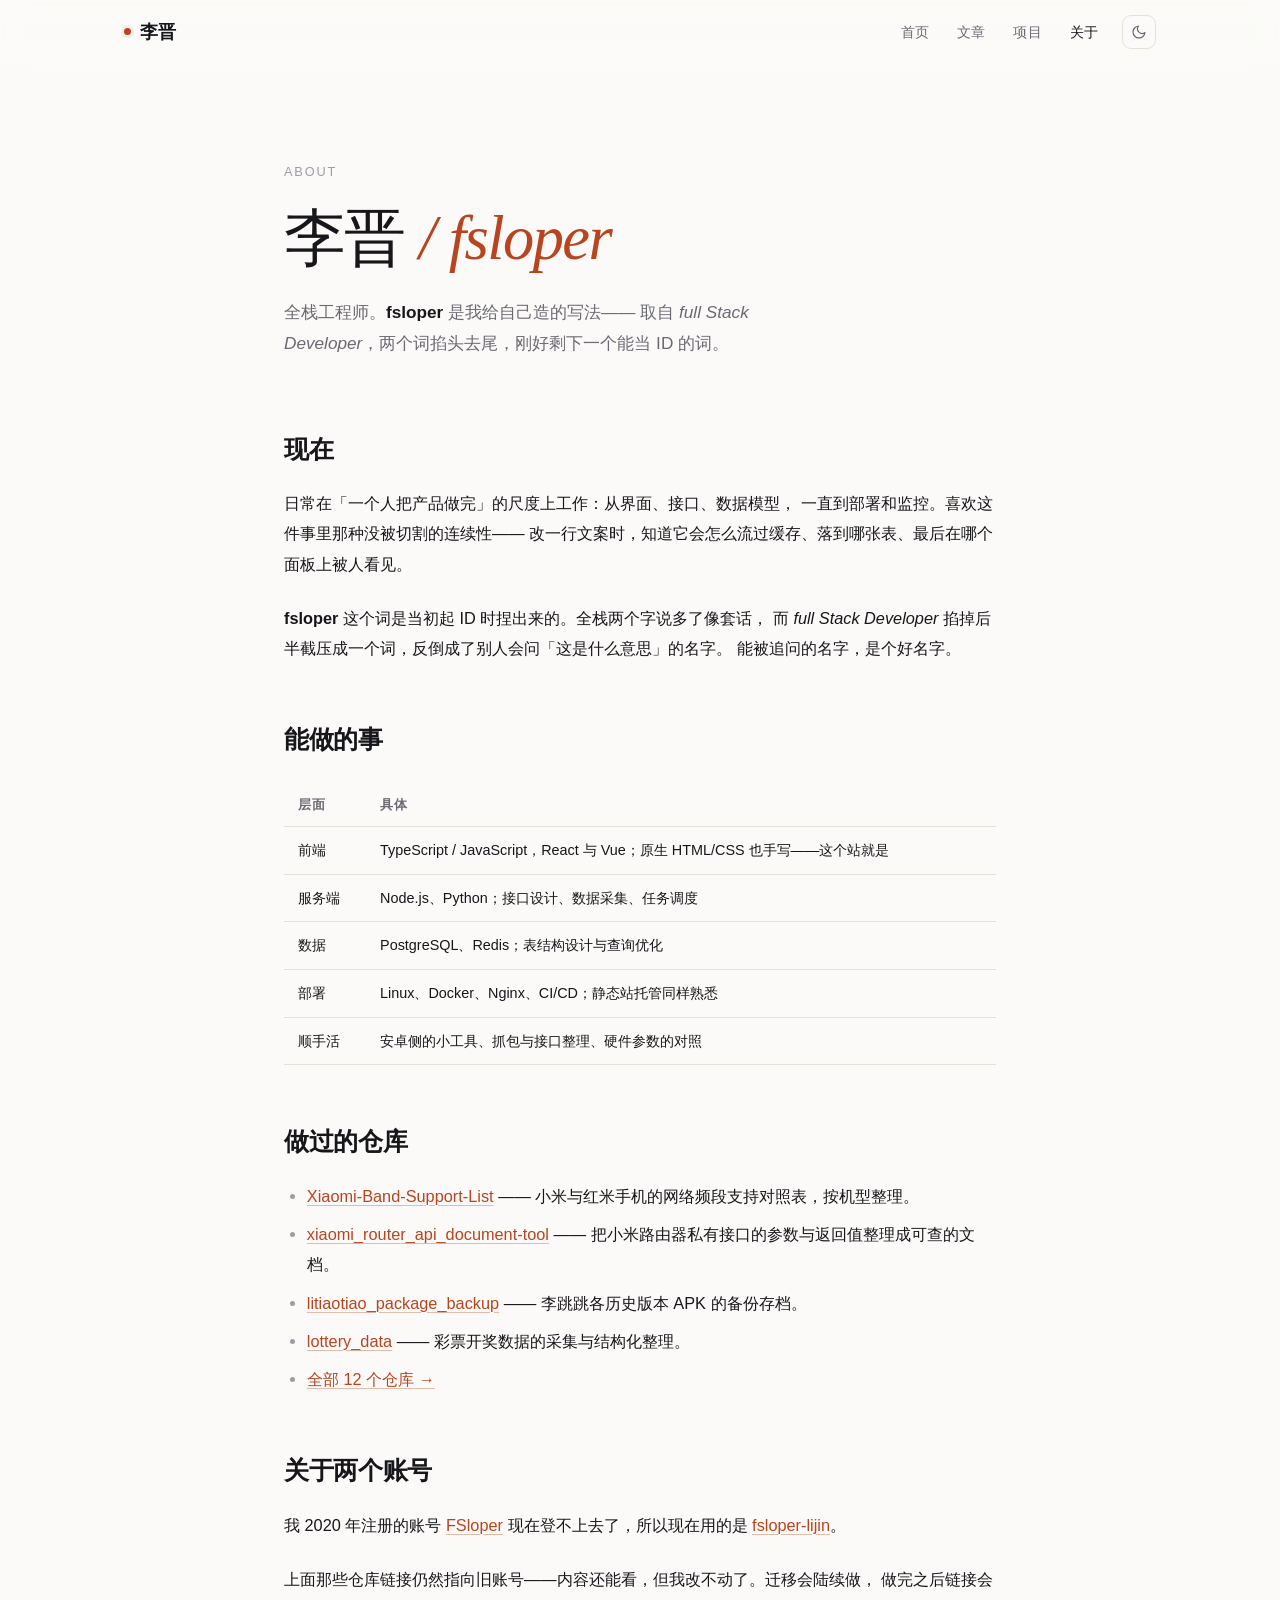
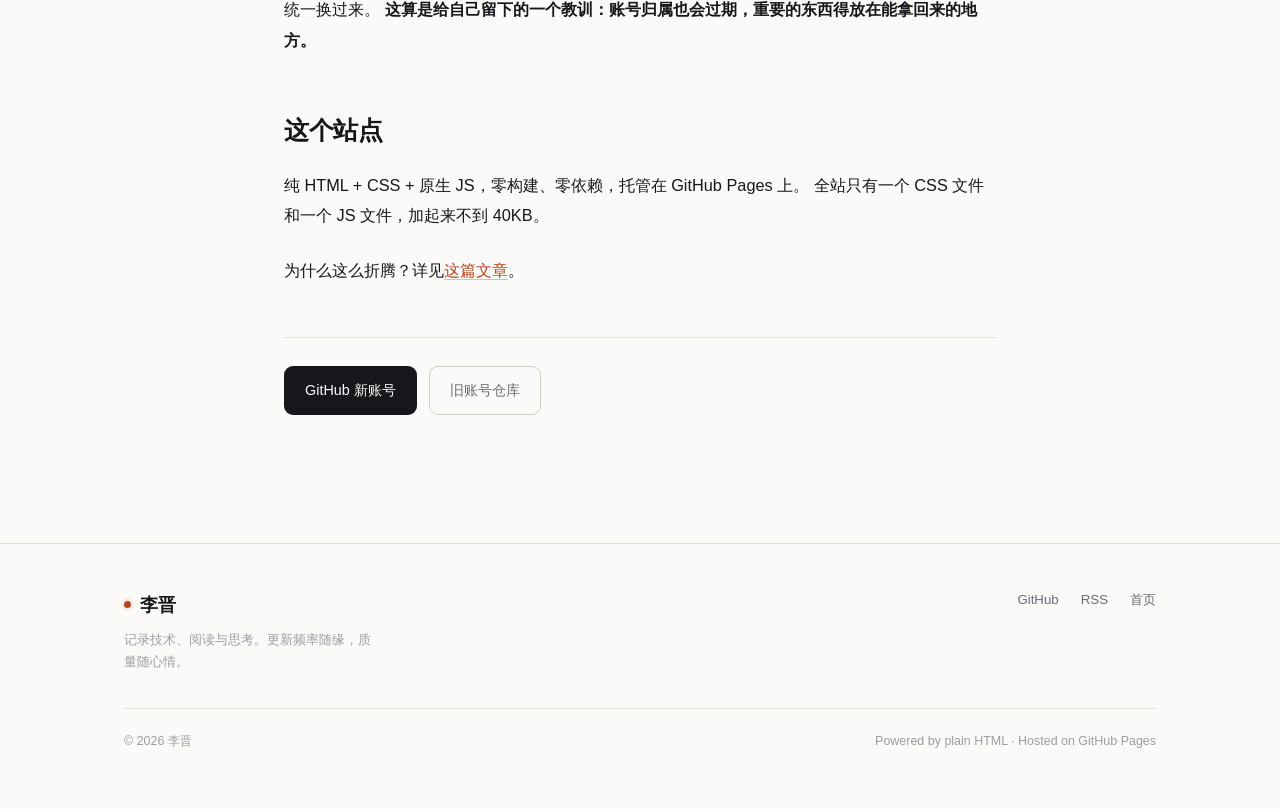
==== about.html @ 945a0168 "init: 李晋的个人博客（纯静态 + GitHub Pages）" ====
<!DOCTYPE html>
<html lang="zh-CN" data-theme="light">
<head>
<meta charset="UTF-8">
<meta name="viewport" content="width=device-width, initial-scale=1.0">
<title>关于 · 李晋</title>
<meta name="description" content="李晋（fsloper），全栈工程师。fsloper 取自 full Stack Developer。">
<meta name="author" content="李晋">
<link rel="icon" href="data:image/svg+xml,<svg xmlns='http://www.w3.org/2000/svg' viewBox='0 0 100 100'><text y='.9em' font-size='90'>✳</text></svg>">
<link rel="stylesheet" href="assets/css/style.css">
<script>
(function () {
  try {
    var t = localStorage.getItem('blog-theme');
    if (!t) t = window.matchMedia && window.matchMedia('(prefers-color-scheme: dark)').matches ? 'dark' : 'light';
    document.documentElement.setAttribute('data-theme', t);
  } catch (e) {}
})();
</script>
</head>
<body>

<header class="site-header">
  <nav class="nav">
    <a href="index.html" class="nav__brand">
      <span class="nav__dot"></span>
      李晋
    </a>
    <div class="nav__links">
      <a href="index.html" class="nav__link">首页</a>
      <a href="index.html#posts" class="nav__link">文章</a>
      <a href="index.html#projects" class="nav__link">项目</a>
      <a href="about.html" class="nav__link is-active">关于</a>
      <button class="theme-toggle" type="button" aria-label="切换主题">
        <svg class="icon-moon" viewBox="0 0 24 24" fill="none" stroke="currentColor" stroke-width="1.8" stroke-linecap="round" stroke-linejoin="round">
          <path d="M21 12.79A9 9 0 1 1 11.21 3 7 7 0 0 0 21 12.79z"/>
        </svg>
        <svg class="icon-sun" viewBox="0 0 24 24" fill="none" stroke="currentColor" stroke-width="1.8" stroke-linecap="round" stroke-linejoin="round">
          <circle cx="12" cy="12" r="4.5"/>
          <path d="M12 2v2M12 20v2M4.9 4.9l1.4 1.4M17.7 17.7l1.4 1.4M2 12h2M20 12h2M4.9 19.1l1.4-1.4M17.7 6.3l1.4-1.4"/>
        </svg>
      </button>
    </div>
  </nav>
</header>

<main>
  <section class="hero" style="padding-bottom:40px;">
    <div class="wrap">
      <p class="hero__eyebrow">About</p>
      <h1 class="hero__title">李晋 <em>/ fsloper</em></h1>
      <p class="hero__lede">
        全栈工程师。<strong>fsloper</strong> 是我给自己造的写法——
        取自 <em>full Stack Developer</em>，两个词掐头去尾，刚好剩下一个能当 ID 的词。
      </p>
    </div>
  </section>

  <section class="section" style="padding-top:0;">
    <div class="wrap">
      <div class="prose">
        <h2>现在</h2>
        <p>
          日常在「一个人把产品做完」的尺度上工作：从界面、接口、数据模型，
          一直到部署和监控。喜欢这件事里那种没被切割的连续性——
          改一行文案时，知道它会怎么流过缓存、落到哪张表、最后在哪个面板上被人看见。
        </p>
        <p>
          <strong>fsloper</strong> 这个词是当初起 ID 时捏出来的。全栈两个字说多了像套话，
          而 <em>full Stack Developer</em> 掐掉后半截压成一个词，反倒成了别人会问「这是什么意思」的名字。
          能被追问的名字，是个好名字。
        </p>

        <h2>能做的事</h2>

        <table>
          <thead>
            <tr><th>层面</th><th>具体</th></tr>
          </thead>
          <tbody>
            <tr>
              <td>前端</td>
              <td>TypeScript / JavaScript，React 与 Vue；原生 HTML/CSS 也手写——这个站就是</td>
            </tr>
            <tr>
              <td>服务端</td>
              <td>Node.js、Python；接口设计、数据采集、任务调度</td>
            </tr>
            <tr>
              <td>数据</td>
              <td>PostgreSQL、Redis；表结构设计与查询优化</td>
            </tr>
            <tr>
              <td>部署</td>
              <td>Linux、Docker、Nginx、CI/CD；静态站托管同样熟悉</td>
            </tr>
            <tr>
              <td>顺手活</td>
              <td>安卓侧的小工具、抓包与接口整理、硬件参数的对照</td>
            </tr>
          </tbody>
        </table>

        <h2>做过的仓库</h2>

        <ul>
          <li>
            <a href="https://github.com/FSloper/Xiaomi-Band-Support-List" target="_blank" rel="noopener">Xiaomi-Band-Support-List</a>
            —— 小米与红米手机的网络频段支持对照表，按机型整理。
          </li>
          <li>
            <a href="https://github.com/FSloper/xiaomi_router_api_document-tool" target="_blank" rel="noopener">xiaomi_router_api_document-tool</a>
            —— 把小米路由器私有接口的参数与返回值整理成可查的文档。
          </li>
          <li>
            <a href="https://github.com/FSloper/litiaotiao_package_backup" target="_blank" rel="noopener">litiaotiao_package_backup</a>
            —— 李跳跳各历史版本 APK 的备份存档。
          </li>
          <li>
            <a href="https://github.com/FSloper/lottery_data" target="_blank" rel="noopener">lottery_data</a>
            —— 彩票开奖数据的采集与结构化整理。
          </li>
          <li>
            <a href="https://github.com/FSloper?tab=repositories" target="_blank" rel="noopener">全部 12 个仓库 →</a>
          </li>
        </ul>

        <h2>关于两个账号</h2>

        <p>
          我 2020 年注册的账号
          <a href="https://github.com/FSloper" target="_blank" rel="noopener">FSloper</a>
          现在登不上去了，所以现在用的是
          <a href="https://github.com/fsloper-lijin" target="_blank" rel="noopener">fsloper-lijin</a>。
        </p>

        <p>
          上面那些仓库链接仍然指向旧账号——内容还能看，但我改不动了。迁移会陆续做，
          做完之后链接会统一换过来。
          <strong>这算是给自己留下的一个教训：账号归属也会过期，重要的东西得放在能拿回来的地方。</strong>
        </p>

        <h2>这个站点</h2>

        <p>
          纯 HTML + CSS + 原生 JS，零构建、零依赖，托管在 GitHub Pages 上。
          全站只有一个 CSS 文件和一个 JS 文件，加起来不到 40KB。
        </p>
        <p>
          为什么这么折腾？详见<a href="posts/2026-10-28-static-site.html">这篇文章</a>。
        </p>
      </div>

      <div style="margin-top:52px;padding-top:28px;border-top:1px solid var(--border);display:flex;gap:12px;flex-wrap:wrap;">
        <a href="https://github.com/fsloper-lijin" target="_blank" rel="noopener" class="btn btn--primary">GitHub 新账号</a>
        <a href="https://github.com/FSloper?tab=repositories" target="_blank" rel="noopener" class="btn btn--ghost">旧账号仓库</a>
      </div>
    </div>
  </section>
</main>

<footer class="site-footer">
  <div class="wrap wrap--wide">
    <div class="footer-inner">
      <div class="footer-brand">
        <a href="index.html" class="nav__brand">
          <span class="nav__dot"></span>
          李晋
        </a>
        <p>记录技术、阅读与思考。更新频率随缘，质量随心情。</p>
      </div>
      <div class="footer-links">
        <a href="https://github.com/fsloper-lijin" target="_blank" rel="noopener">GitHub</a>
        <a href="feed.xml" type="application/rss+xml">RSS</a>
        <a href="index.html">首页</a>
      </div>
    </div>
    <div class="footer-bottom">
      <span>© <span data-year>2026</span> 李晋</span>
      <span>Powered by plain HTML · Hosted on GitHub Pages</span>
    </div>
  </div>
</footer>

<script src="assets/js/main.js"></script>
</body>
</html>
---- assets/css/style.css ----
/* ============================================================
   个人博客 · 设计系统
   明暗双主题 / 系统字体栈 / 响应式 / 无外部依赖
   ============================================================ */

/* ---------- 1. 变量 ---------- */
:root {
  /* 明主题：暖白纸感 */
  --bg:           #fbfaf8;
  --bg-elevated:  #ffffff;
  --bg-soft:      #f3f0ea;
  --text:         #17161a;
  --text-muted:   #6b6a73;
  --text-faint:   #9d9ca4;
  --border:       #e5e1d9;
  --border-strong:#d3cec3;
  --accent:       #b8451f;
  --accent-soft:  rgba(184, 69, 31, 0.08);
  --code-bg:      #f3f0ea;

  /* 排版 */
  --font-sans: -apple-system, BlinkMacSystemFont, "Segoe UI", "PingFang SC",
               "Hiragino Sans GB", "Microsoft YaHei", "Source Han Sans SC",
               sans-serif;
  --font-serif: "Iowan Old Style", "Palatino Linotype", Palatino, Georgia,
                "Songti SC", "Noto Serif SC", "SimSun", serif;
  --font-mono: ui-monospace, SFMono-Regular, "SF Mono", Menlo, Consolas,
               "Liberation Mono", monospace;

  /* 尺寸 */
  --maxw: 760px;
  --maxw-wide: 1080px;
  --radius: 10px;
  --radius-lg: 16px;

  /* 动效 */
  --ease: cubic-bezier(0.22, 0.61, 0.36, 1);

  color-scheme: light;
}

html[data-theme="dark"] {
  --bg:           #101114;
  --bg-elevated:  #17181c;
  --bg-soft:      #1b1c21;
  --text:         #e9e7e3;
  --text-muted:   #92919a;
  --text-faint:   #6c6b74;
  --border:       #26272d;
  --border-strong:#3a3b42;
  --accent:       #f0805a;
  --accent-soft:  rgba(240, 128, 90, 0.12);
  --code-bg:      #1b1c21;

  color-scheme: dark;
}

/* ---------- 2. 基础重置 ---------- */
*, *::before, *::after { box-sizing: border-box; }

html {
  -webkit-text-size-adjust: 100%;
  scroll-behavior: smooth;
}

body {
  margin: 0;
  background: var(--bg);
  color: var(--text);
  font-family: var(--font-sans);
  font-size: 17px;
  line-height: 1.75;
  -webkit-font-smoothing: antialiased;
  -moz-osx-font-smoothing: grayscale;
  transition: background-color .35s var(--ease), color .35s var(--ease);
}

/* 纸张纹理（极淡） */
body::before {
  content: "";
  position: fixed;
  inset: 0;
  pointer-events: none;
  z-index: 0;
  opacity: .5;
  background-image: radial-gradient(var(--border) 0.5px, transparent 0.5px);
  background-size: 22px 22px;
  mask-image: radial-gradient(ellipse 80% 60% at 50% 0%, #000, transparent 75%);
  -webkit-mask-image: radial-gradient(ellipse 80% 60% at 50% 0%, #000, transparent 75%);
}

img { max-width: 100%; height: auto; display: block; }

a {
  color: inherit;
  text-decoration: none;
  transition: color .2s var(--ease);
}

button { font: inherit; cursor: pointer; }

::selection {
  background: var(--accent);
  color: #fff;
}

/* ---------- 3. 布局容器 ---------- */
.wrap {
  width: 100%;
  max-width: var(--maxw);
  margin: 0 auto;
  padding: 0 24px;
  position: relative;
  z-index: 1;
}

.wrap--wide { max-width: var(--maxw-wide); }

/* ---------- 4. 顶部导航 ---------- */
.site-header {
  position: sticky;
  top: 0;
  z-index: 100;
  backdrop-filter: saturate(180%) blur(14px);
  -webkit-backdrop-filter: saturate(180%) blur(14px);
  background: color-mix(in srgb, var(--bg) 82%, transparent);
  border-bottom: 1px solid transparent;
  transition: border-color .3s var(--ease), background-color .3s var(--ease);
}

.site-header.is-scrolled { border-bottom-color: var(--border); }

.nav {
  display: flex;
  align-items: center;
  justify-content: space-between;
  height: 64px;
  max-width: var(--maxw-wide);
  margin: 0 auto;
  padding: 0 24px;
}

.nav__brand {
  font-family: var(--font-serif);
  font-size: 1.15rem;
  font-weight: 600;
  letter-spacing: -0.01em;
  display: inline-flex;
  align-items: center;
  gap: 9px;
}

.nav__dot {
  width: 7px;
  height: 7px;
  border-radius: 50%;
  background: var(--accent);
  box-shadow: 0 0 0 3px var(--accent-soft);
}

.nav__links {
  display: flex;
  align-items: center;
  gap: 4px;
}

.nav__link {
  font-size: 0.88rem;
  color: var(--text-muted);
  padding: 7px 12px;
  border-radius: 7px;
  letter-spacing: .01em;
  transition: color .2s var(--ease), background-color .2s var(--ease);
}

.nav__link:hover { color: var(--text); background: var(--bg-soft); }
.nav__link.is-active { color: var(--text); font-weight: 500; }

.theme-toggle {
  width: 34px;
  height: 34px;
  margin-left: 8px;
  display: grid;
  place-items: center;
  border: 1px solid var(--border);
  border-radius: 9px;
  background: transparent;
  color: var(--text-muted);
  transition: all .22s var(--ease);
}

.theme-toggle:hover {
  color: var(--text);
  border-color: var(--border-strong);
  background: var(--bg-soft);
}

.theme-toggle svg { width: 16px; height: 16px; }
html[data-theme="dark"] .icon-sun { display: block; }
html[data-theme="dark"] .icon-moon { display: none; }
.icon-sun { display: none; }
.icon-moon { display: block; }

/* ---------- 5. Hero ---------- */
.hero {
  padding: 96px 0 72px;
}

.hero__eyebrow {
  font-size: 0.8rem;
  letter-spacing: .14em;
  text-transform: uppercase;
  color: var(--text-faint);
  margin: 0 0 20px;
  font-weight: 500;
}

.hero__title {
  font-family: var(--font-serif);
  font-size: clamp(2.4rem, 6.5vw, 3.9rem);
  line-height: 1.12;
  font-weight: 500;
  letter-spacing: -0.025em;
  margin: 0 0 24px;
}

.hero__title em {
  font-style: italic;
  color: var(--accent);
}

.hero__lede {
  font-size: 1.075rem;
  line-height: 1.78;
  color: var(--text-muted);
  max-width: 58ch;
  margin: 0 0 34px;
}

.hero__lede strong {
  color: var(--text);
  font-weight: 600;
}

.hero__actions {
  display: flex;
  flex-wrap: wrap;
  gap: 12px;
  align-items: center;
}

/* ---------- 6. 按钮 ---------- */
.btn {
  display: inline-flex;
  align-items: center;
  gap: 8px;
  padding: 11px 20px;
  border-radius: 9px;
  font-size: 0.9rem;
  font-weight: 500;
  border: 1px solid transparent;
  transition: all .22s var(--ease);
  white-space: nowrap;
}

.btn--primary {
  background: var(--text);
  color: var(--bg);
}

.btn--primary:hover {
  transform: translateY(-1.5px);
  box-shadow: 0 6px 20px -6px color-mix(in srgb, var(--text) 45%, transparent);
}

.btn--ghost {
  border-color: var(--border-strong);
  color: var(--text-muted);
}

.btn--ghost:hover {
  color: var(--text);
  border-color: var(--text-faint);
  background: var(--bg-soft);
}

.btn svg { width: 15px; height: 15px; }

/* ---------- 7. 分节标题 ---------- */
.section {
  padding: 56px 0;
}

.section__head {
  display: flex;
  align-items: baseline;
  justify-content: space-between;
  gap: 16px;
  margin-bottom: 28px;
  padding-bottom: 14px;
  border-bottom: 1px solid var(--border);
}

.section__title {
  font-family: var(--font-serif);
  font-size: 1.35rem;
  font-weight: 600;
  letter-spacing: -0.015em;
  margin: 0;
}

.section__more {
  font-size: 0.82rem;
  color: var(--text-muted);
  white-space: nowrap;
  display: inline-flex;
  align-items: center;
  gap: 4px;
}

.section__more:hover { color: var(--accent); }

/* ---------- 8. 文章列表 ---------- */
.post-list { list-style: none; margin: 0; padding: 0; }

.post-item {
  border-bottom: 1px solid var(--border);
}

.post-item:last-child { border-bottom: none; }

.post-link {
  display: grid;
  grid-template-columns: 108px 1fr auto;
  gap: 20px;
  align-items: baseline;
  padding: 22px 10px 22px 0;
  margin-left: -10px;
  border-radius: 8px;
  transition: background-color .2s var(--ease), padding-left .2s var(--ease);
}

.post-link:hover {
  background: var(--bg-soft);
  padding-left: 10px;
}

.post-link__date {
  font-size: 0.78rem;
  color: var(--text-faint);
  font-variant-numeric: tabular-nums;
  letter-spacing: .02em;
  white-space: nowrap;
}

.post-link__title {
  font-size: 1.05rem;
  font-weight: 550;
  letter-spacing: -0.008em;
  line-height: 1.45;
  margin: 0;
  transition: color .2s var(--ease);
}

.post-link:hover .post-link__title { color: var(--accent); }

.post-link__excerpt {
  font-size: 0.875rem;
  color: var(--text-muted);
  line-height: 1.6;
  margin: 6px 0 0;
}

.post-link__meta {
  display: flex;
  gap: 8px;
  align-items: center;
  flex-wrap: wrap;
  margin-top: 9px;
}

.tag {
  font-size: 0.7rem;
  letter-spacing: .04em;
  text-transform: uppercase;
  color: var(--text-muted);
  background: var(--bg-soft);
  border: 1px solid var(--border);
  padding: 2px 7px;
  border-radius: 5px;
  font-weight: 500;
}

.post-link__arrow {
  color: var(--text-faint);
  opacity: 0;
  transform: translateX(-5px);
  transition: all .22s var(--ease);
  align-self: center;
  font-size: 1rem;
}

.post-link:hover .post-link__arrow {
  opacity: 1;
  transform: translateX(0);
  color: var(--accent);
}

/* ---------- 9. 关于块 ---------- */
.about-grid {
  display: grid;
  grid-template-columns: 1fr 1fr;
  gap: 48px;
  align-items: start;
}

.about-text p { margin: 0 0 16px; color: var(--text-muted); font-size: 0.96rem; }
.about-text p:last-child { margin-bottom: 0; }
.about-text strong { color: var(--text); font-weight: 600; }

.skill-list {
  list-style: none;
  margin: 0;
  padding: 0;
  display: flex;
  flex-direction: column;
  gap: 2px;
}

.skill-list li {
  display: flex;
  justify-content: space-between;
  align-items: center;
  padding: 9px 0;
  border-bottom: 1px dashed var(--border);
  font-size: 0.875rem;
}

.skill-list li:last-child { border-bottom: none; }
.skill-list span:first-child { color: var(--text); font-weight: 500; }
.skill-list span:last-child { color: var(--text-faint); font-size: 0.8rem; }

/* ---------- 10. 项目卡片 ---------- */
.card-grid {
  display: grid;
  grid-template-columns: repeat(auto-fill, minmax(280px, 1fr));
  gap: 16px;
}

.card {
  display: block;
  padding: 22px;
  border: 1px solid var(--border);
  border-radius: var(--radius-lg);
  background: var(--bg-elevated);
  transition: all .25s var(--ease);
  position: relative;
  overflow: hidden;
}

.card:hover {
  border-color: var(--border-strong);
  transform: translateY(-2px);
  box-shadow: 0 12px 32px -18px rgba(0, 0, 0, .35);
}

.card__title {
  font-size: 0.98rem;
  font-weight: 600;
  margin: 0 0 7px;
  display: flex;
  align-items: center;
  gap: 7px;
  letter-spacing: -0.008em;
}

.card__desc {
  font-size: 0.85rem;
  color: var(--text-muted);
  line-height: 1.65;
  margin: 0 0 14px;
}

.card__lang {
  font-size: 0.75rem;
  color: var(--text-faint);
  display: inline-flex;
  align-items: center;
  gap: 6px;
}

.lang-dot {
  width: 8px;
  height: 8px;
  border-radius: 50%;
  background: var(--accent);
}

.card__star {
  font-size: 0.75rem;
  color: var(--text-faint);
}

.card--wide {
  grid-column: 1 / -1;
  border-style: dashed;
  background: transparent;
}

.card--wide .card__desc code {
  font-family: var(--font-mono);
  font-size: 0.82em;
  background: var(--code-bg);
  border: 1px solid var(--border);
  padding: 1px 5px;
  border-radius: 4px;
}

/* ---------- 11. 页脚 ---------- */
.site-footer {
  border-top: 1px solid var(--border);
  margin-top: 72px;
  padding: 44px 0 56px;
}

.footer-inner {
  display: flex;
  justify-content: space-between;
  align-items: flex-start;
  gap: 32px;
  flex-wrap: wrap;
}

.footer-brand p {
  margin: 8px 0 0;
  font-size: 0.82rem;
  color: var(--text-faint);
  max-width: 34ch;
  line-height: 1.65;
}

.footer-links {
  display: flex;
  gap: 22px;
  flex-wrap: wrap;
}

.footer-links a {
  font-size: 0.83rem;
  color: var(--text-muted);
}

.footer-links a:hover { color: var(--accent); }

.footer-bottom {
  margin-top: 36px;
  padding-top: 22px;
  border-top: 1px solid var(--border);
  display: flex;
  justify-content: space-between;
  gap: 16px;
  flex-wrap: wrap;
  font-size: 0.78rem;
  color: var(--text-faint);
}

/* ---------- 12. 文章页 ---------- */
.article-header {
  padding: 64px 0 40px;
  border-bottom: 1px solid var(--border);
  margin-bottom: 44px;
}

.back-link {
  display: inline-flex;
  align-items: center;
  gap: 6px;
  font-size: 0.83rem;
  color: var(--text-muted);
  margin-bottom: 26px;
}

.back-link:hover { color: var(--accent); }

.article-title {
  font-family: var(--font-serif);
  font-size: clamp(1.9rem, 4.5vw, 2.7rem);
  line-height: 1.22;
  font-weight: 500;
  letter-spacing: -0.02em;
  margin: 0 0 18px;
}

.article-meta {
  display: flex;
  gap: 14px;
  align-items: center;
  flex-wrap: wrap;
  font-size: 0.82rem;
  color: var(--text-faint);
}

.article-meta .sep { color: var(--border-strong); }

/* 正文排版 */
.prose { font-size: 1.02rem; line-height: 1.85; color: var(--text); }
.prose > *:first-child { margin-top: 0; }

.prose p { margin: 0 0 1.5em; }
.prose strong { font-weight: 650; }
.prose em { font-style: italic; }

.prose h2 {
  font-family: var(--font-serif);
  font-size: 1.55rem;
  font-weight: 600;
  letter-spacing: -0.015em;
  margin: 2.4em 0 0.9em;
  line-height: 1.35;
}

.prose h3 {
  font-size: 1.15rem;
  font-weight: 650;
  margin: 2em 0 0.7em;
  letter-spacing: -0.01em;
}

.prose ul, .prose ol { margin: 0 0 1.5em; padding-left: 1.4em; }
.prose li { margin-bottom: 0.5em; }
.prose li::marker { color: var(--text-faint); }

.prose a {
  color: var(--accent);
  text-decoration: underline;
  text-decoration-thickness: 1px;
  text-underline-offset: 3px;
  text-decoration-color: color-mix(in srgb, var(--accent) 35%, transparent);
  transition: text-decoration-color .2s var(--ease);
}

.prose a:hover { text-decoration-color: var(--accent); }

.prose blockquote {
  margin: 1.8em 0;
  padding: 4px 0 4px 20px;
  border-left: 2px solid var(--accent);
  color: var(--text-muted);
  font-style: italic;
}

.prose blockquote p:last-child { margin-bottom: 0; }

.prose code {
  font-family: var(--font-mono);
  font-size: 0.86em;
  background: var(--code-bg);
  border: 1px solid var(--border);
  padding: 1.5px 5px;
  border-radius: 5px;
  color: var(--text);
}

.prose pre {
  background: var(--code-bg);
  border: 1px solid var(--border);
  border-radius: var(--radius);
  padding: 18px 20px;
  overflow-x: auto;
  margin: 1.8em 0;
  font-size: 0.85rem;
  line-height: 1.65;
}

.prose pre code {
  background: none;
  border: none;
  padding: 0;
  font-size: inherit;
  color: var(--text);
}

.prose hr {
  border: none;
  border-top: 1px solid var(--border);
  margin: 2.8em 0;
}

.prose img {
  border-radius: var(--radius);
  margin: 1.8em 0;
  border: 1px solid var(--border);
}

.prose table {
  width: 100%;
  border-collapse: collapse;
  margin: 1.8em 0;
  font-size: 0.9rem;
}

.prose th, .prose td {
  text-align: left;
  padding: 10px 14px;
  border-bottom: 1px solid var(--border);
}

.prose th {
  font-weight: 600;
  color: var(--text-muted);
  font-size: 0.8rem;
  text-transform: uppercase;
  letter-spacing: .05em;
}

/* 上下篇 */
.post-nav {
  display: grid;
  grid-template-columns: 1fr 1fr;
  gap: 14px;
  margin-top: 64px;
  padding-top: 28px;
  border-top: 1px solid var(--border);
}

.post-nav a {
  padding: 16px 18px;
  border: 1px solid var(--border);
  border-radius: var(--radius);
  transition: all .22s var(--ease);
}

.post-nav a:hover {
  border-color: var(--border-strong);
  background: var(--bg-soft);
}

.post-nav__label {
  display: block;
  font-size: 0.72rem;
  color: var(--text-faint);
  text-transform: uppercase;
  letter-spacing: .1em;
  margin-bottom: 6px;
}

.post-nav__title {
  font-size: 0.88rem;
  font-weight: 500;
  line-height: 1.45;
}

.post-nav a:only-child { grid-column: 1 / -1; }

/* ---------- 13. 滚动进入动效 ---------- */
.reveal {
  opacity: 0;
  transform: translateY(14px);
  transition: opacity .7s var(--ease), transform .7s var(--ease);
}

.reveal.is-visible {
  opacity: 1;
  transform: none;
}

@media (prefers-reduced-motion: reduce) {
  *, *::before, *::after {
    animation-duration: .01ms !important;
    transition-duration: .01ms !important;
    scroll-behavior: auto !important;
  }
  .reveal { opacity: 1; transform: none; }
}

/* ---------- 14. 响应式 ---------- */
@media (max-width: 720px) {
  body { font-size: 16px; }

  .hero { padding: 64px 0 48px; }
  .section { padding: 40px 0; }

  .about-grid { grid-template-columns: 1fr; gap: 32px; }

  .post-link {
    grid-template-columns: 1fr;
    gap: 6px;
    padding: 20px 0;
  }
  .post-link:hover { padding-left: 0; background: transparent; }
  .post-link__date { order: -1; }
  .post-link__arrow { display: none; }

  .post-nav { grid-template-columns: 1fr; }

  .footer-inner { flex-direction: column; gap: 26px; }

  .article-header { padding: 40px 0 30px; margin-bottom: 34px; }

  .nav__links .nav__link:not(.is-active) { display: none; }
}

@media (max-width: 420px) {
  .wrap, .nav { padding: 0 18px; }
  .hero__actions .btn { flex: 1; justify-content: center; }
}
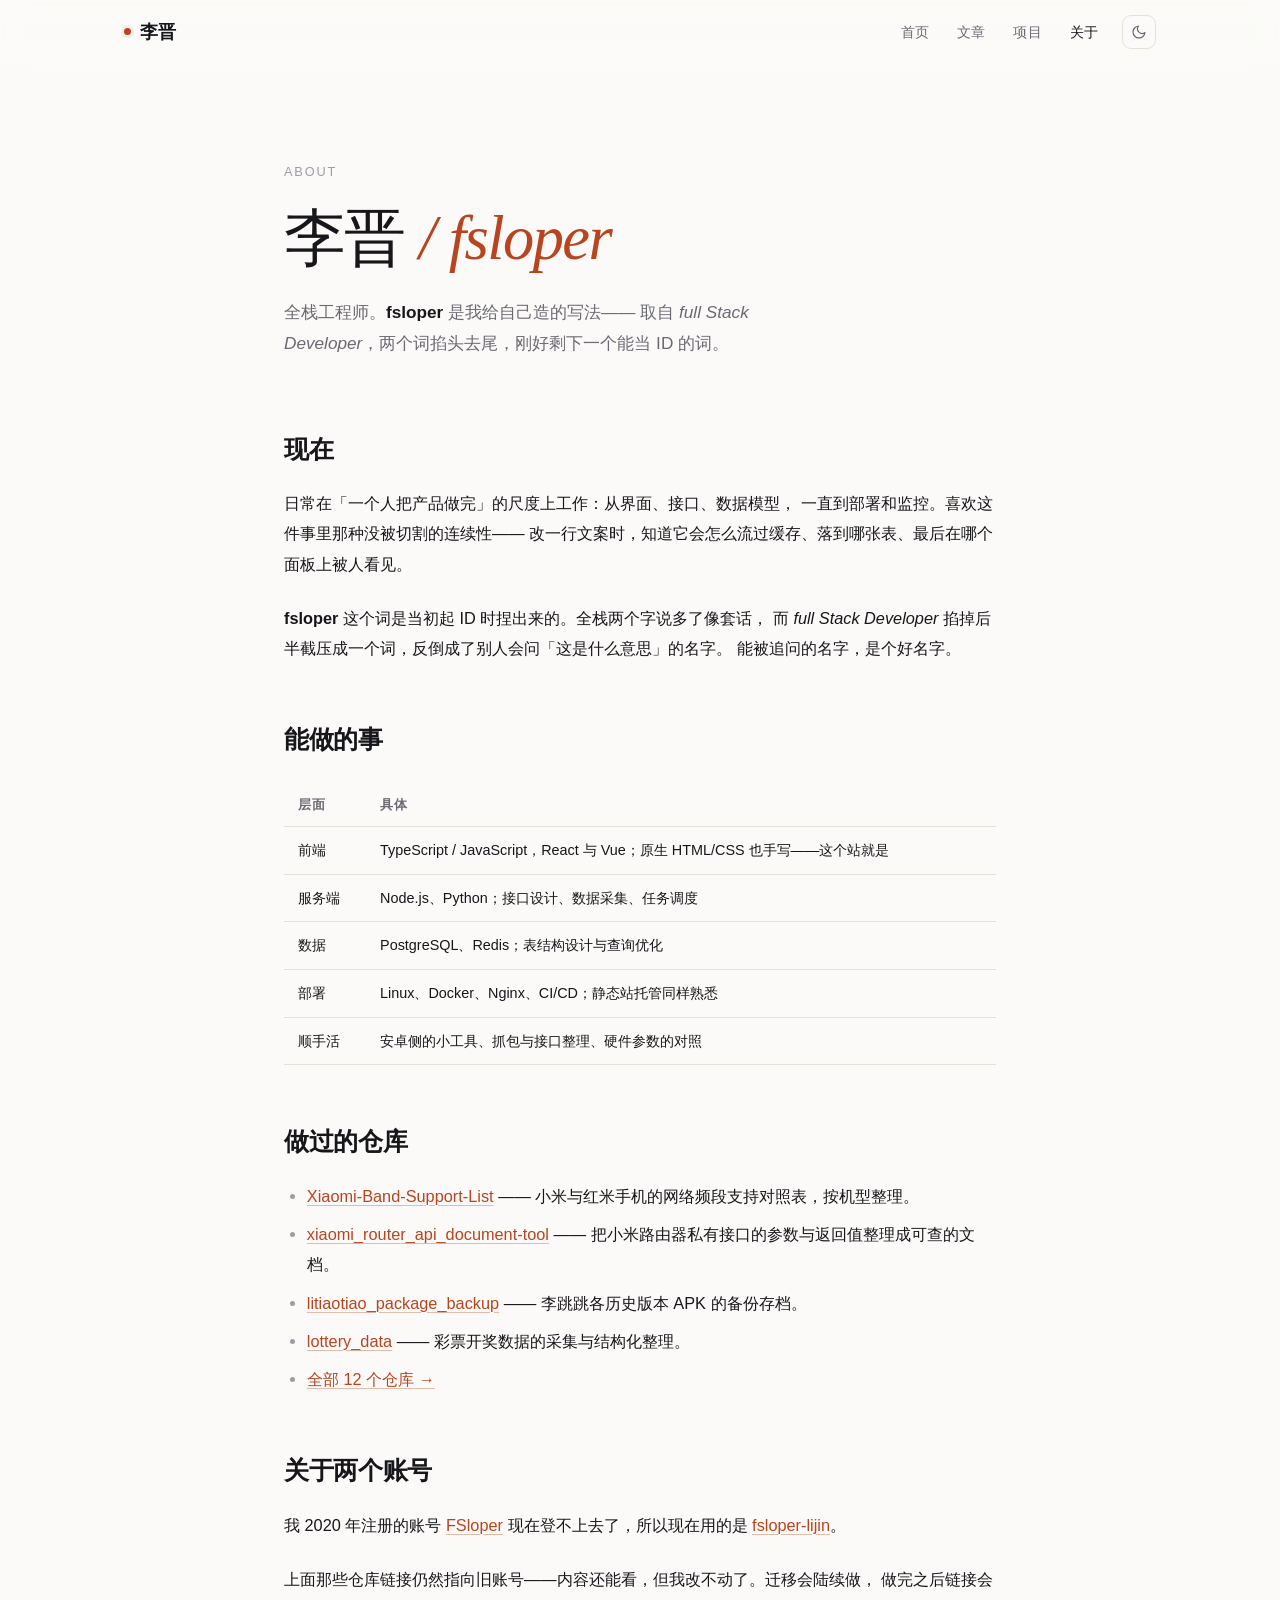
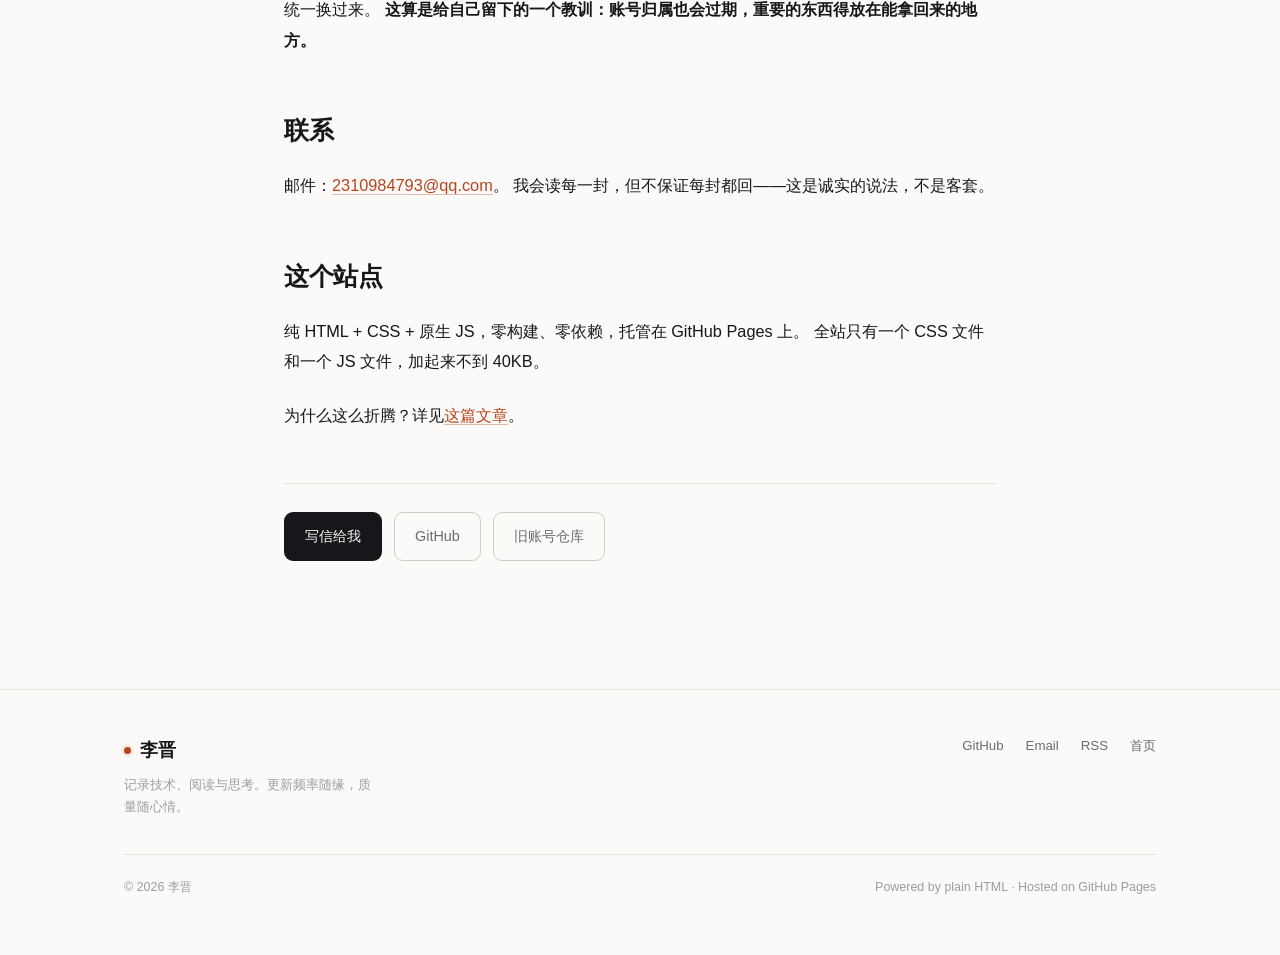
==== commit f4cab5aa: "feat: 加入联系邮箱" ====
--- a/about.html
+++ b/about.html
@@ -140,6 +140,13 @@
           <strong>这算是给自己留下的一个教训：账号归属也会过期，重要的东西得放在能拿回来的地方。</strong>
         </p>
 
+        <h2>联系</h2>
+
+        <p>
+          邮件：<a href="mailto:2310984793@qq.com">2310984793@qq.com</a>。
+          我会读每一封，但不保证每封都回——这是诚实的说法，不是客套。
+        </p>
+
         <h2>这个站点</h2>
 
         <p>
@@ -152,7 +159,8 @@
       </div>
 
       <div style="margin-top:52px;padding-top:28px;border-top:1px solid var(--border);display:flex;gap:12px;flex-wrap:wrap;">
-        <a href="https://github.com/fsloper-lijin" target="_blank" rel="noopener" class="btn btn--primary">GitHub 新账号</a>
+        <a href="mailto:2310984793@qq.com" class="btn btn--primary">写信给我</a>
+        <a href="https://github.com/fsloper-lijin" target="_blank" rel="noopener" class="btn btn--ghost">GitHub</a>
         <a href="https://github.com/FSloper?tab=repositories" target="_blank" rel="noopener" class="btn btn--ghost">旧账号仓库</a>
       </div>
     </div>
@@ -171,6 +179,7 @@
       </div>
       <div class="footer-links">
         <a href="https://github.com/fsloper-lijin" target="_blank" rel="noopener">GitHub</a>
+        <a href="mailto:2310984793@qq.com">Email</a>
         <a href="feed.xml" type="application/rss+xml">RSS</a>
         <a href="index.html">首页</a>
       </div>
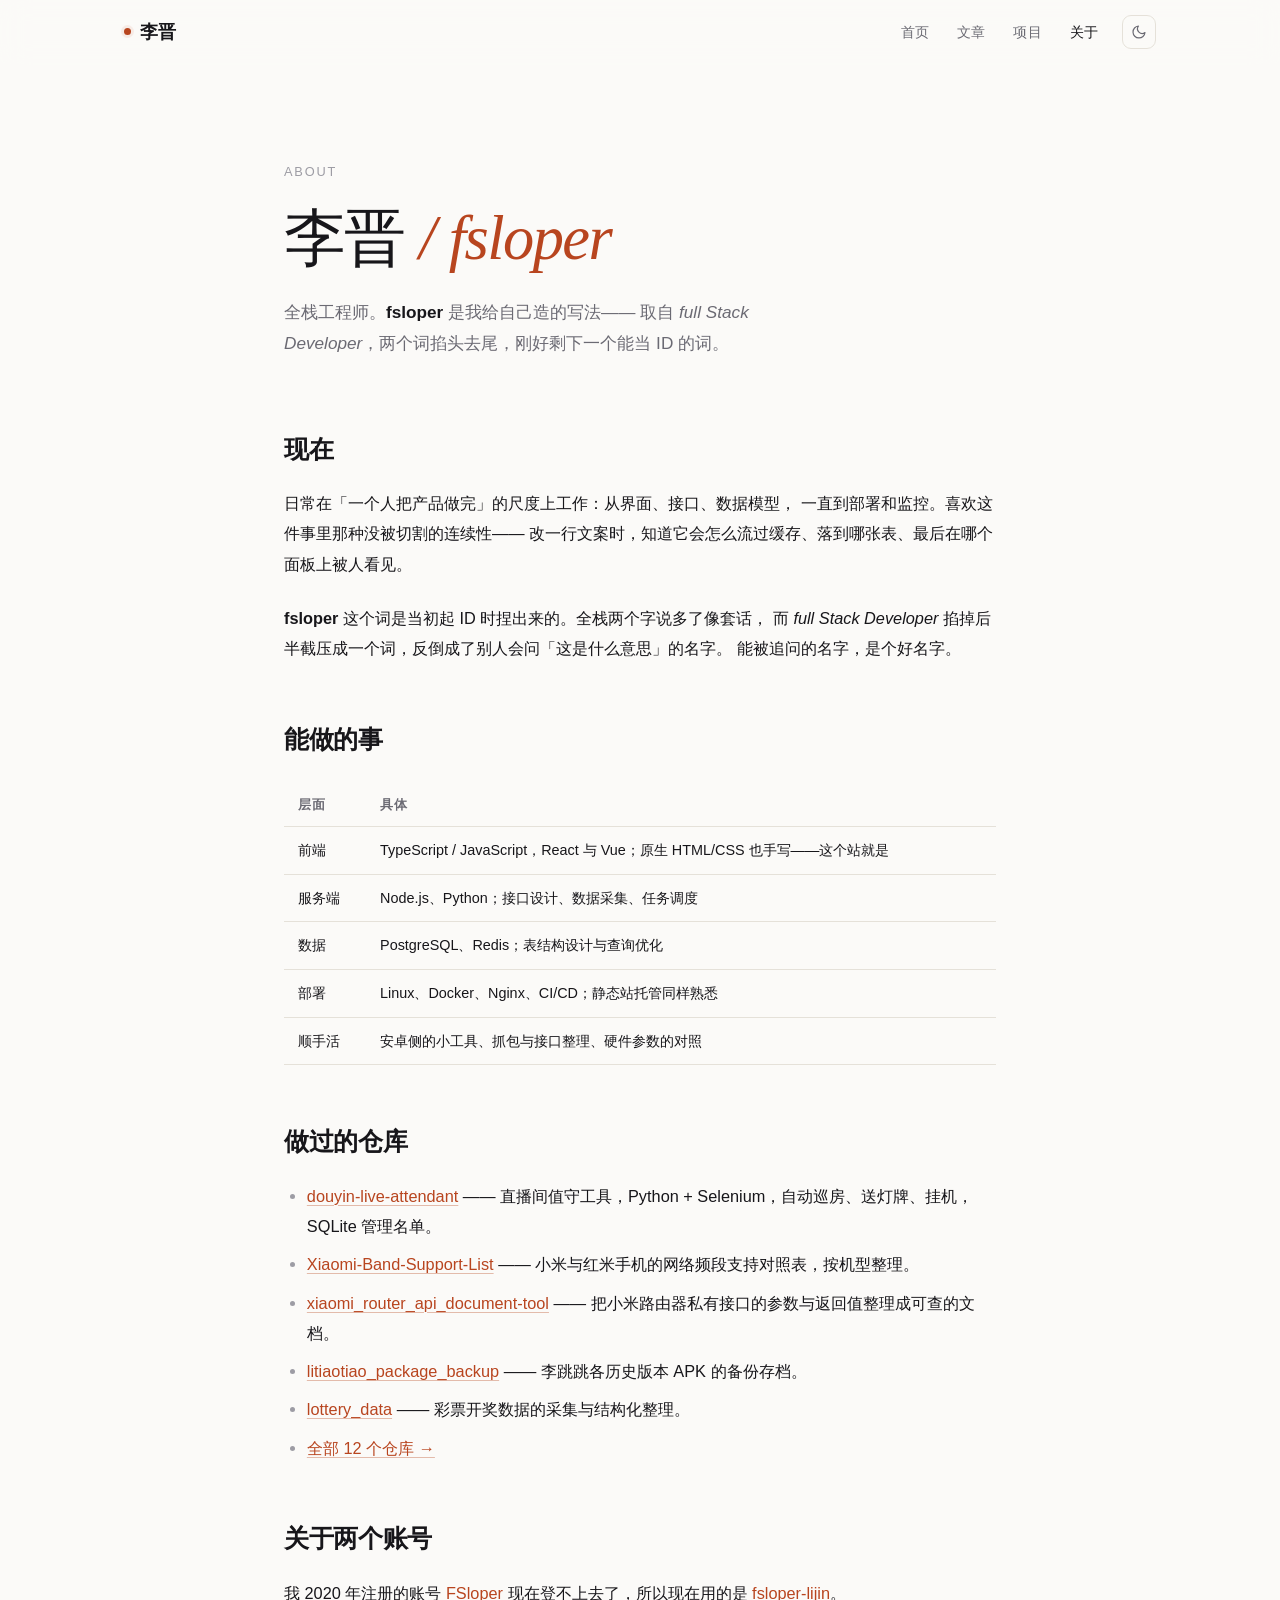
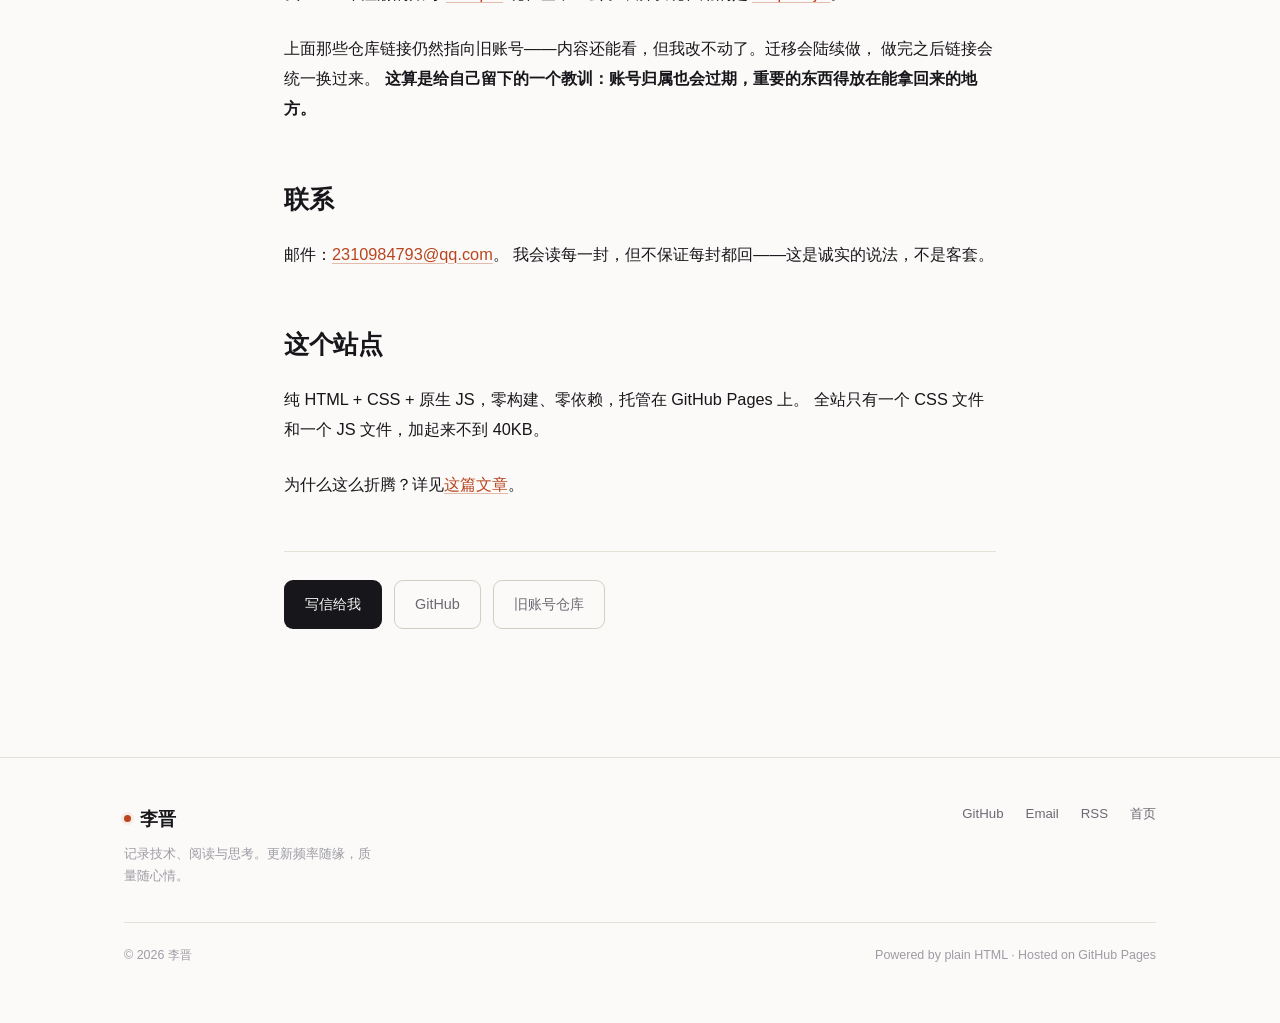
==== commit ec51fd97: "feat: 添加 douyin-live-attendant 项目卡片" ====
--- a/about.html
+++ b/about.html
@@ -105,6 +105,10 @@
 
         <ul>
           <li>
+            <a href="https://github.com/fsloper-lijin/douyin-live-attendant" target="_blank" rel="noopener">douyin-live-attendant</a>
+            —— 直播间值守工具，Python + Selenium，自动巡房、送灯牌、挂机，SQLite 管理名单。
+          </li>
+          <li>
             <a href="https://github.com/FSloper/Xiaomi-Band-Support-List" target="_blank" rel="noopener">Xiaomi-Band-Support-List</a>
             —— 小米与红米手机的网络频段支持对照表，按机型整理。
           </li>
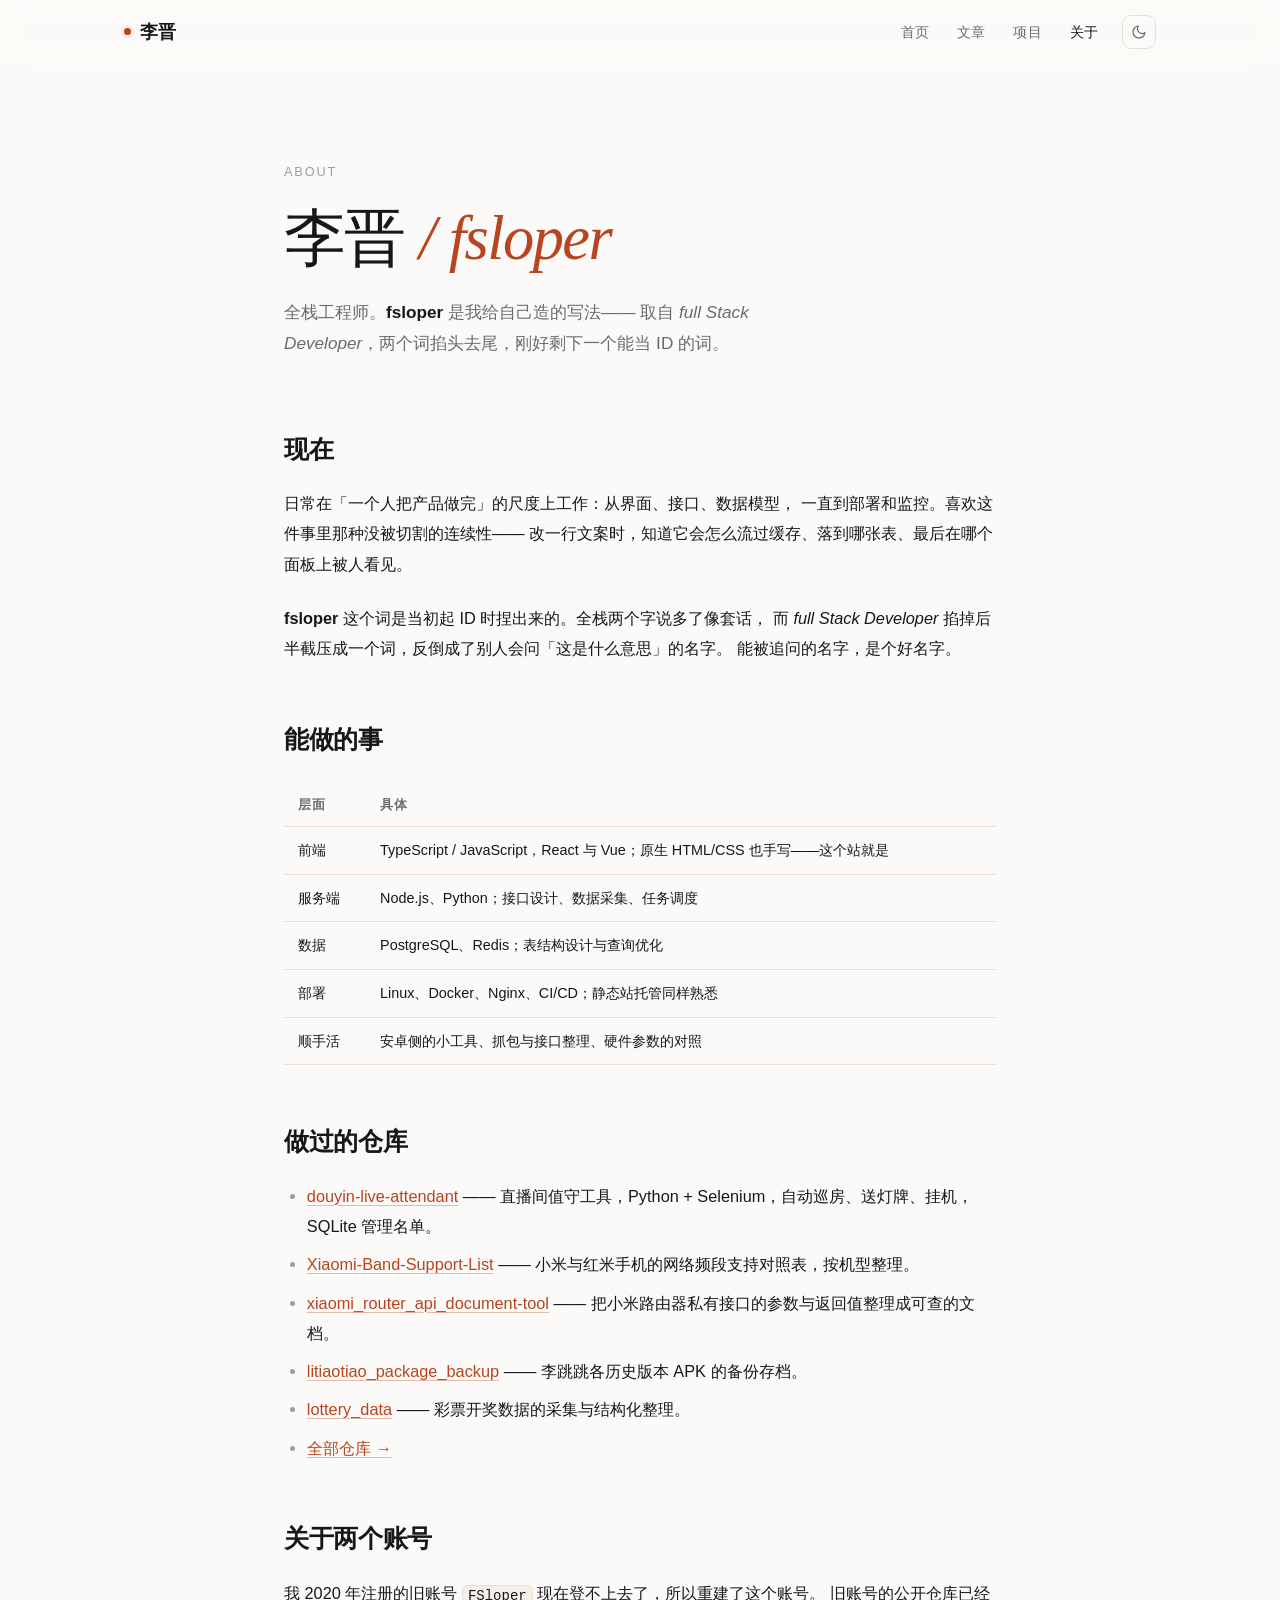
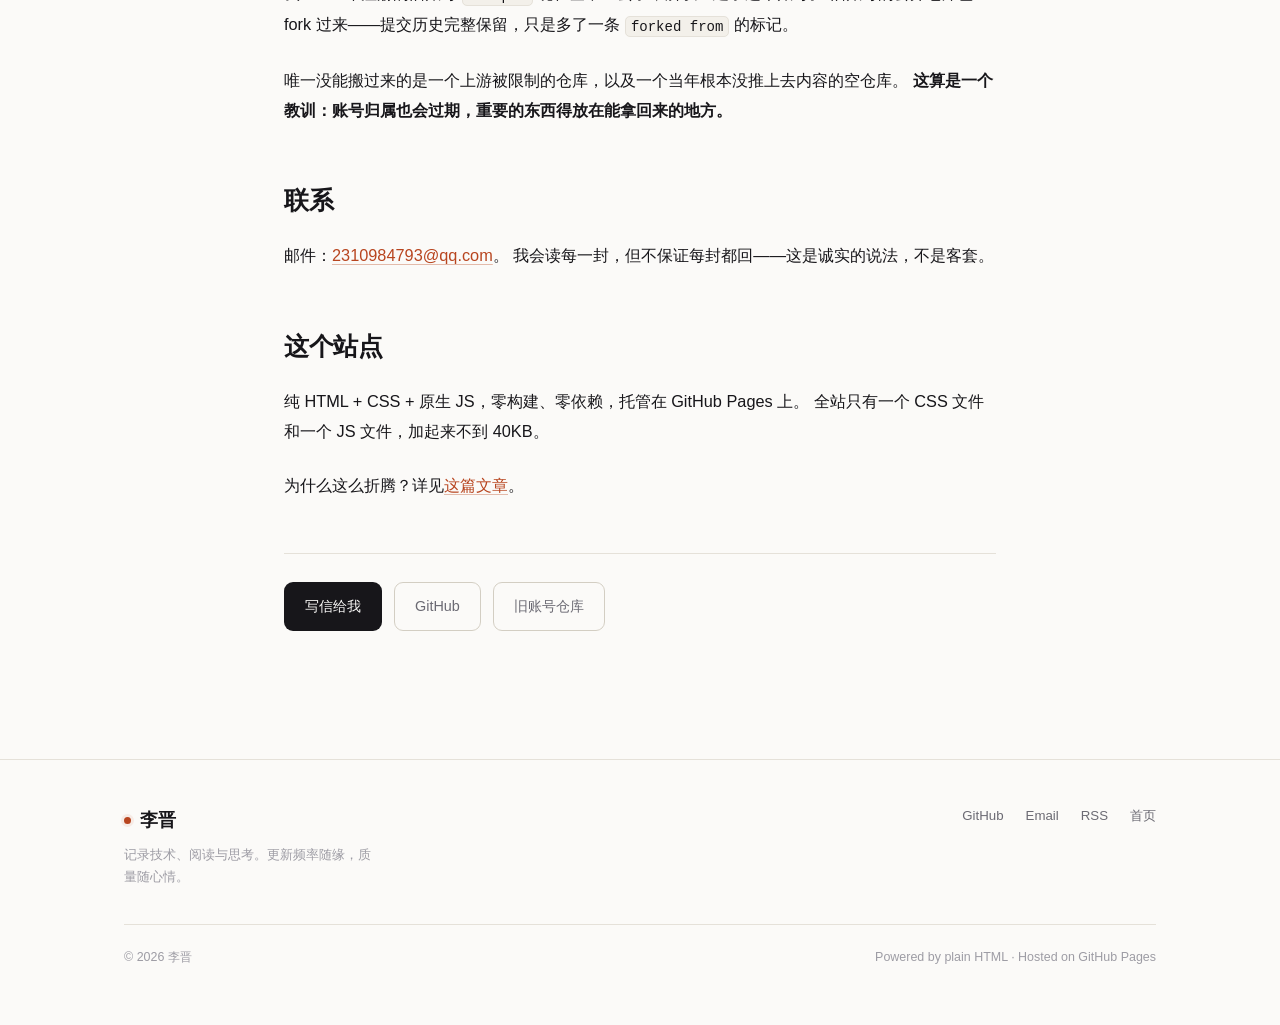
==== commit c327f477: "chore: 仓库迁移完成后更新链接到新账号" ====
--- a/about.html
+++ b/about.html
@@ -1,200 +1,198 @@
-<!DOCTYPE html>
-<html lang="zh-CN" data-theme="light">
-<head>
-<meta charset="UTF-8">
-<meta name="viewport" content="width=device-width, initial-scale=1.0">
-<title>关于 · 李晋</title>
-<meta name="description" content="李晋（fsloper），全栈工程师。fsloper 取自 full Stack Developer。">
-<meta name="author" content="李晋">
-<link rel="icon" href="data:image/svg+xml,<svg xmlns='http://www.w3.org/2000/svg' viewBox='0 0 100 100'><text y='.9em' font-size='90'>✳</text></svg>">
-<link rel="stylesheet" href="assets/css/style.css">
-<script>
-(function () {
-  try {
-    var t = localStorage.getItem('blog-theme');
-    if (!t) t = window.matchMedia && window.matchMedia('(prefers-color-scheme: dark)').matches ? 'dark' : 'light';
-    document.documentElement.setAttribute('data-theme', t);
-  } catch (e) {}
-})();
-</script>
-</head>
-<body>
-
-<header class="site-header">
-  <nav class="nav">
-    <a href="index.html" class="nav__brand">
-      <span class="nav__dot"></span>
-      李晋
-    </a>
-    <div class="nav__links">
-      <a href="index.html" class="nav__link">首页</a>
-      <a href="index.html#posts" class="nav__link">文章</a>
-      <a href="index.html#projects" class="nav__link">项目</a>
-      <a href="about.html" class="nav__link is-active">关于</a>
-      <button class="theme-toggle" type="button" aria-label="切换主题">
-        <svg class="icon-moon" viewBox="0 0 24 24" fill="none" stroke="currentColor" stroke-width="1.8" stroke-linecap="round" stroke-linejoin="round">
-          <path d="M21 12.79A9 9 0 1 1 11.21 3 7 7 0 0 0 21 12.79z"/>
-        </svg>
-        <svg class="icon-sun" viewBox="0 0 24 24" fill="none" stroke="currentColor" stroke-width="1.8" stroke-linecap="round" stroke-linejoin="round">
-          <circle cx="12" cy="12" r="4.5"/>
-          <path d="M12 2v2M12 20v2M4.9 4.9l1.4 1.4M17.7 17.7l1.4 1.4M2 12h2M20 12h2M4.9 19.1l1.4-1.4M17.7 6.3l1.4-1.4"/>
-        </svg>
-      </button>
-    </div>
-  </nav>
-</header>
-
-<main>
-  <section class="hero" style="padding-bottom:40px;">
-    <div class="wrap">
-      <p class="hero__eyebrow">About</p>
-      <h1 class="hero__title">李晋 <em>/ fsloper</em></h1>
-      <p class="hero__lede">
-        全栈工程师。<strong>fsloper</strong> 是我给自己造的写法——
-        取自 <em>full Stack Developer</em>，两个词掐头去尾，刚好剩下一个能当 ID 的词。
-      </p>
-    </div>
-  </section>
-
-  <section class="section" style="padding-top:0;">
-    <div class="wrap">
-      <div class="prose">
-        <h2>现在</h2>
-        <p>
-          日常在「一个人把产品做完」的尺度上工作：从界面、接口、数据模型，
-          一直到部署和监控。喜欢这件事里那种没被切割的连续性——
-          改一行文案时，知道它会怎么流过缓存、落到哪张表、最后在哪个面板上被人看见。
-        </p>
-        <p>
-          <strong>fsloper</strong> 这个词是当初起 ID 时捏出来的。全栈两个字说多了像套话，
-          而 <em>full Stack Developer</em> 掐掉后半截压成一个词，反倒成了别人会问「这是什么意思」的名字。
-          能被追问的名字，是个好名字。
-        </p>
-
-        <h2>能做的事</h2>
-
-        <table>
-          <thead>
-            <tr><th>层面</th><th>具体</th></tr>
-          </thead>
-          <tbody>
-            <tr>
-              <td>前端</td>
-              <td>TypeScript / JavaScript，React 与 Vue；原生 HTML/CSS 也手写——这个站就是</td>
-            </tr>
-            <tr>
-              <td>服务端</td>
-              <td>Node.js、Python；接口设计、数据采集、任务调度</td>
-            </tr>
-            <tr>
-              <td>数据</td>
-              <td>PostgreSQL、Redis；表结构设计与查询优化</td>
-            </tr>
-            <tr>
-              <td>部署</td>
-              <td>Linux、Docker、Nginx、CI/CD；静态站托管同样熟悉</td>
-            </tr>
-            <tr>
-              <td>顺手活</td>
-              <td>安卓侧的小工具、抓包与接口整理、硬件参数的对照</td>
-            </tr>
-          </tbody>
-        </table>
-
-        <h2>做过的仓库</h2>
-
-        <ul>
-          <li>
-            <a href="https://github.com/fsloper-lijin/douyin-live-attendant" target="_blank" rel="noopener">douyin-live-attendant</a>
-            —— 直播间值守工具，Python + Selenium，自动巡房、送灯牌、挂机，SQLite 管理名单。
-          </li>
-          <li>
-            <a href="https://github.com/FSloper/Xiaomi-Band-Support-List" target="_blank" rel="noopener">Xiaomi-Band-Support-List</a>
-            —— 小米与红米手机的网络频段支持对照表，按机型整理。
-          </li>
-          <li>
-            <a href="https://github.com/FSloper/xiaomi_router_api_document-tool" target="_blank" rel="noopener">xiaomi_router_api_document-tool</a>
-            —— 把小米路由器私有接口的参数与返回值整理成可查的文档。
-          </li>
-          <li>
-            <a href="https://github.com/FSloper/litiaotiao_package_backup" target="_blank" rel="noopener">litiaotiao_package_backup</a>
-            —— 李跳跳各历史版本 APK 的备份存档。
-          </li>
-          <li>
-            <a href="https://github.com/FSloper/lottery_data" target="_blank" rel="noopener">lottery_data</a>
-            —— 彩票开奖数据的采集与结构化整理。
-          </li>
-          <li>
-            <a href="https://github.com/FSloper?tab=repositories" target="_blank" rel="noopener">全部 12 个仓库 →</a>
-          </li>
-        </ul>
-
-        <h2>关于两个账号</h2>
-
-        <p>
-          我 2020 年注册的账号
-          <a href="https://github.com/FSloper" target="_blank" rel="noopener">FSloper</a>
-          现在登不上去了，所以现在用的是
-          <a href="https://github.com/fsloper-lijin" target="_blank" rel="noopener">fsloper-lijin</a>。
-        </p>
-
-        <p>
-          上面那些仓库链接仍然指向旧账号——内容还能看，但我改不动了。迁移会陆续做，
-          做完之后链接会统一换过来。
-          <strong>这算是给自己留下的一个教训：账号归属也会过期，重要的东西得放在能拿回来的地方。</strong>
-        </p>
-
-        <h2>联系</h2>
-
-        <p>
-          邮件：<a href="mailto:2310984793@qq.com">2310984793@qq.com</a>。
-          我会读每一封，但不保证每封都回——这是诚实的说法，不是客套。
-        </p>
-
-        <h2>这个站点</h2>
-
-        <p>
-          纯 HTML + CSS + 原生 JS，零构建、零依赖，托管在 GitHub Pages 上。
-          全站只有一个 CSS 文件和一个 JS 文件，加起来不到 40KB。
-        </p>
-        <p>
-          为什么这么折腾？详见<a href="posts/2026-10-28-static-site.html">这篇文章</a>。
-        </p>
-      </div>
-
-      <div style="margin-top:52px;padding-top:28px;border-top:1px solid var(--border);display:flex;gap:12px;flex-wrap:wrap;">
-        <a href="mailto:2310984793@qq.com" class="btn btn--primary">写信给我</a>
-        <a href="https://github.com/fsloper-lijin" target="_blank" rel="noopener" class="btn btn--ghost">GitHub</a>
-        <a href="https://github.com/FSloper?tab=repositories" target="_blank" rel="noopener" class="btn btn--ghost">旧账号仓库</a>
-      </div>
-    </div>
-  </section>
-</main>
-
-<footer class="site-footer">
-  <div class="wrap wrap--wide">
-    <div class="footer-inner">
-      <div class="footer-brand">
-        <a href="index.html" class="nav__brand">
-          <span class="nav__dot"></span>
-          李晋
-        </a>
-        <p>记录技术、阅读与思考。更新频率随缘，质量随心情。</p>
-      </div>
-      <div class="footer-links">
-        <a href="https://github.com/fsloper-lijin" target="_blank" rel="noopener">GitHub</a>
-        <a href="mailto:2310984793@qq.com">Email</a>
-        <a href="feed.xml" type="application/rss+xml">RSS</a>
-        <a href="index.html">首页</a>
-      </div>
-    </div>
-    <div class="footer-bottom">
-      <span>© <span data-year>2026</span> 李晋</span>
-      <span>Powered by plain HTML · Hosted on GitHub Pages</span>
-    </div>
-  </div>
-</footer>
-
-<script src="assets/js/main.js"></script>
-</body>
-</html>
+<!DOCTYPE html>
+<html lang="zh-CN" data-theme="light">
+<head>
+<meta charset="UTF-8">
+<meta name="viewport" content="width=device-width, initial-scale=1.0">
+<title>关于 · 李晋</title>
+<meta name="description" content="李晋（fsloper），全栈工程师。fsloper 取自 full Stack Developer。">
+<meta name="author" content="李晋">
+<link rel="icon" href="data:image/svg+xml,<svg xmlns='http://www.w3.org/2000/svg' viewBox='0 0 100 100'><text y='.9em' font-size='90'>✳</text></svg>">
+<link rel="stylesheet" href="assets/css/style.css">
+<script>
+(function () {
+  try {
+    var t = localStorage.getItem('blog-theme');
+    if (!t) t = window.matchMedia && window.matchMedia('(prefers-color-scheme: dark)').matches ? 'dark' : 'light';
+    document.documentElement.setAttribute('data-theme', t);
+  } catch (e) {}
+})();
+</script>
+</head>
+<body>
+
+<header class="site-header">
+  <nav class="nav">
+    <a href="index.html" class="nav__brand">
+      <span class="nav__dot"></span>
+      李晋
+    </a>
+    <div class="nav__links">
+      <a href="index.html" class="nav__link">首页</a>
+      <a href="index.html#posts" class="nav__link">文章</a>
+      <a href="index.html#projects" class="nav__link">项目</a>
+      <a href="about.html" class="nav__link is-active">关于</a>
+      <button class="theme-toggle" type="button" aria-label="切换主题">
+        <svg class="icon-moon" viewBox="0 0 24 24" fill="none" stroke="currentColor" stroke-width="1.8" stroke-linecap="round" stroke-linejoin="round">
+          <path d="M21 12.79A9 9 0 1 1 11.21 3 7 7 0 0 0 21 12.79z"/>
+        </svg>
+        <svg class="icon-sun" viewBox="0 0 24 24" fill="none" stroke="currentColor" stroke-width="1.8" stroke-linecap="round" stroke-linejoin="round">
+          <circle cx="12" cy="12" r="4.5"/>
+          <path d="M12 2v2M12 20v2M4.9 4.9l1.4 1.4M17.7 17.7l1.4 1.4M2 12h2M20 12h2M4.9 19.1l1.4-1.4M17.7 6.3l1.4-1.4"/>
+        </svg>
+      </button>
+    </div>
+  </nav>
+</header>
+
+<main>
+  <section class="hero" style="padding-bottom:40px;">
+    <div class="wrap">
+      <p class="hero__eyebrow">About</p>
+      <h1 class="hero__title">李晋 <em>/ fsloper</em></h1>
+      <p class="hero__lede">
+        全栈工程师。<strong>fsloper</strong> 是我给自己造的写法——
+        取自 <em>full Stack Developer</em>，两个词掐头去尾，刚好剩下一个能当 ID 的词。
+      </p>
+    </div>
+  </section>
+
+  <section class="section" style="padding-top:0;">
+    <div class="wrap">
+      <div class="prose">
+        <h2>现在</h2>
+        <p>
+          日常在「一个人把产品做完」的尺度上工作：从界面、接口、数据模型，
+          一直到部署和监控。喜欢这件事里那种没被切割的连续性——
+          改一行文案时，知道它会怎么流过缓存、落到哪张表、最后在哪个面板上被人看见。
+        </p>
+        <p>
+          <strong>fsloper</strong> 这个词是当初起 ID 时捏出来的。全栈两个字说多了像套话，
+          而 <em>full Stack Developer</em> 掐掉后半截压成一个词，反倒成了别人会问「这是什么意思」的名字。
+          能被追问的名字，是个好名字。
+        </p>
+
+        <h2>能做的事</h2>
+
+        <table>
+          <thead>
+            <tr><th>层面</th><th>具体</th></tr>
+          </thead>
+          <tbody>
+            <tr>
+              <td>前端</td>
+              <td>TypeScript / JavaScript，React 与 Vue；原生 HTML/CSS 也手写——这个站就是</td>
+            </tr>
+            <tr>
+              <td>服务端</td>
+              <td>Node.js、Python；接口设计、数据采集、任务调度</td>
+            </tr>
+            <tr>
+              <td>数据</td>
+              <td>PostgreSQL、Redis；表结构设计与查询优化</td>
+            </tr>
+            <tr>
+              <td>部署</td>
+              <td>Linux、Docker、Nginx、CI/CD；静态站托管同样熟悉</td>
+            </tr>
+            <tr>
+              <td>顺手活</td>
+              <td>安卓侧的小工具、抓包与接口整理、硬件参数的对照</td>
+            </tr>
+          </tbody>
+        </table>
+
+        <h2>做过的仓库</h2>
+
+        <ul>
+          <li>
+            <a href="https://github.com/fsloper-lijin/douyin-live-attendant" target="_blank" rel="noopener">douyin-live-attendant</a>
+            —— 直播间值守工具，Python + Selenium，自动巡房、送灯牌、挂机，SQLite 管理名单。
+          </li>
+          <li>
+            <a href="https://github.com/fsloper-lijin/Xiaomi-Band-Support-List" target="_blank" rel="noopener">Xiaomi-Band-Support-List</a>
+            —— 小米与红米手机的网络频段支持对照表，按机型整理。
+          </li>
+          <li>
+            <a href="https://github.com/fsloper-lijin/xiaomi_router_api_document-tool" target="_blank" rel="noopener">xiaomi_router_api_document-tool</a>
+            —— 把小米路由器私有接口的参数与返回值整理成可查的文档。
+          </li>
+          <li>
+            <a href="https://github.com/fsloper-lijin/litiaotiao_package_backup" target="_blank" rel="noopener">litiaotiao_package_backup</a>
+            —— 李跳跳各历史版本 APK 的备份存档。
+          </li>
+          <li>
+            <a href="https://github.com/fsloper-lijin/lottery_data" target="_blank" rel="noopener">lottery_data</a>
+            —— 彩票开奖数据的采集与结构化整理。
+          </li>
+          <li>
+            <a href="https://github.com/fsloper-lijin?tab=repositories" target="_blank" rel="noopener">全部仓库 →</a>
+          </li>
+        </ul>
+
+        <h2>关于两个账号</h2>
+
+        <p>
+          我 2020 年注册的旧账号 <code>FSloper</code> 现在登不上去了，所以重建了这个账号。
+          旧账号的公开仓库已经 fork 过来——提交历史完整保留，只是多了一条
+          <code>forked from</code> 的标记。
+        </p>
+
+        <p>
+          唯一没能搬过来的是一个上游被限制的仓库，以及一个当年根本没推上去内容的空仓库。
+          <strong>这算是一个教训：账号归属也会过期，重要的东西得放在能拿回来的地方。</strong>
+        </p>
+
+        <h2>联系</h2>
+
+        <p>
+          邮件：<a href="mailto:2310984793@qq.com">2310984793@qq.com</a>。
+          我会读每一封，但不保证每封都回——这是诚实的说法，不是客套。
+        </p>
+
+        <h2>这个站点</h2>
+
+        <p>
+          纯 HTML + CSS + 原生 JS，零构建、零依赖，托管在 GitHub Pages 上。
+          全站只有一个 CSS 文件和一个 JS 文件，加起来不到 40KB。
+        </p>
+        <p>
+          为什么这么折腾？详见<a href="posts/2026-10-28-static-site.html">这篇文章</a>。
+        </p>
+      </div>
+
+      <div style="margin-top:52px;padding-top:28px;border-top:1px solid var(--border);display:flex;gap:12px;flex-wrap:wrap;">
+        <a href="mailto:2310984793@qq.com" class="btn btn--primary">写信给我</a>
+        <a href="https://github.com/fsloper-lijin" target="_blank" rel="noopener" class="btn btn--ghost">GitHub</a>
+        <a href="https://github.com/fsloper-lijin?tab=repositories" target="_blank" rel="noopener" class="btn btn--ghost">旧账号仓库</a>
+      </div>
+    </div>
+  </section>
+</main>
+
+<footer class="site-footer">
+  <div class="wrap wrap--wide">
+    <div class="footer-inner">
+      <div class="footer-brand">
+        <a href="index.html" class="nav__brand">
+          <span class="nav__dot"></span>
+          李晋
+        </a>
+        <p>记录技术、阅读与思考。更新频率随缘，质量随心情。</p>
+      </div>
+      <div class="footer-links">
+        <a href="https://github.com/fsloper-lijin" target="_blank" rel="noopener">GitHub</a>
+        <a href="mailto:2310984793@qq.com">Email</a>
+        <a href="feed.xml" type="application/rss+xml">RSS</a>
+        <a href="index.html">首页</a>
+      </div>
+    </div>
+    <div class="footer-bottom">
+      <span>© <span data-year>2026</span> 李晋</span>
+      <span>Powered by plain HTML · Hosted on GitHub Pages</span>
+    </div>
+  </div>
+</footer>
+
+<script src="assets/js/main.js"></script>
+</body>
+</html>
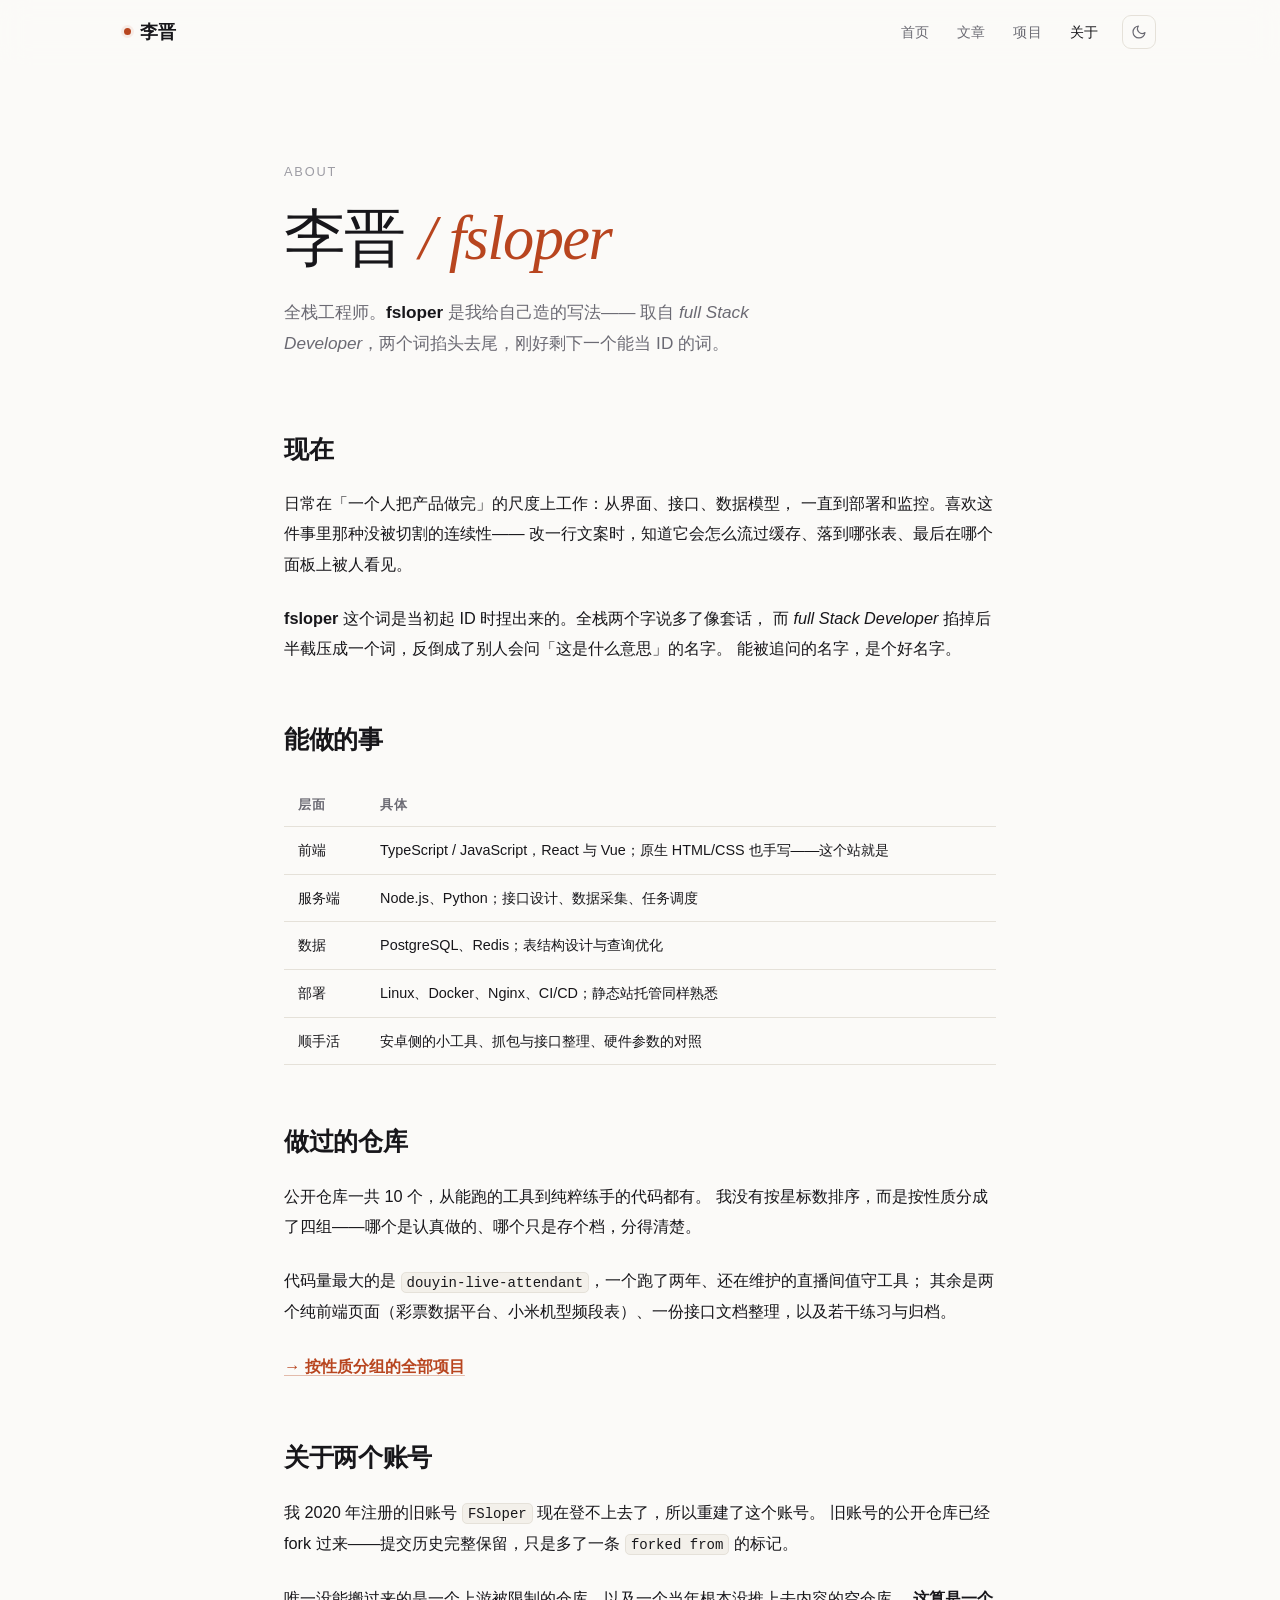
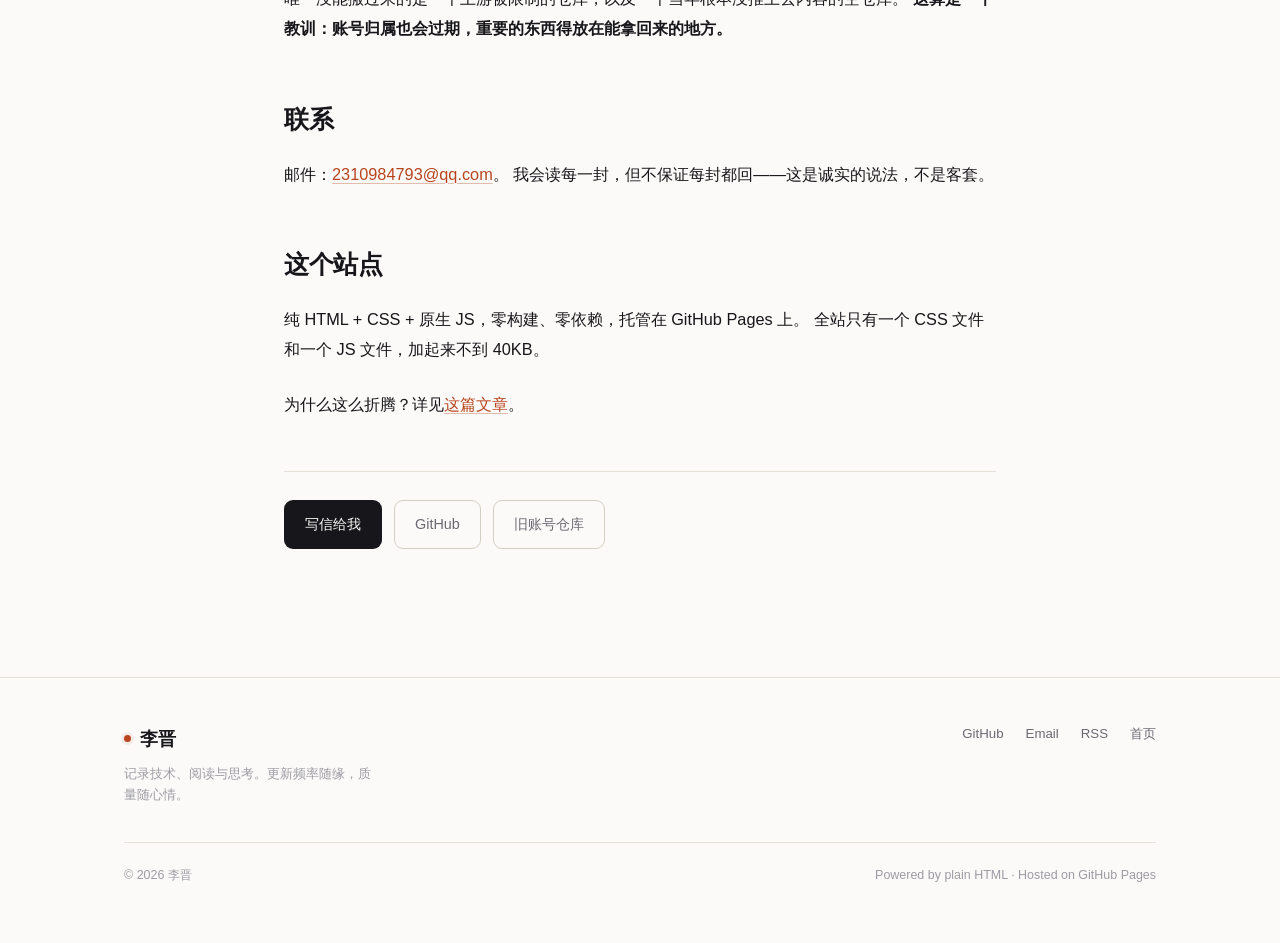
==== commit 9d0ee76e: "feat: 新增项目页，按性质分组展示全部 10 个仓库" ====
--- a/about.html
+++ b/about.html
@@ -29,7 +29,7 @@
     <div class="nav__links">
       <a href="index.html" class="nav__link">首页</a>
       <a href="index.html#posts" class="nav__link">文章</a>
-      <a href="index.html#projects" class="nav__link">项目</a>
+      <a href="projects.html" class="nav__link">项目</a>
       <a href="about.html" class="nav__link is-active">关于</a>
       <button class="theme-toggle" type="button" aria-label="切换主题">
         <svg class="icon-moon" viewBox="0 0 24 24" fill="none" stroke="currentColor" stroke-width="1.8" stroke-linecap="round" stroke-linejoin="round">
@@ -103,31 +103,19 @@
 
         <h2>做过的仓库</h2>
 
-        <ul>
-          <li>
-            <a href="https://github.com/fsloper-lijin/douyin-live-attendant" target="_blank" rel="noopener">douyin-live-attendant</a>
-            —— 直播间值守工具，Python + Selenium，自动巡房、送灯牌、挂机，SQLite 管理名单。
-          </li>
-          <li>
-            <a href="https://github.com/fsloper-lijin/Xiaomi-Band-Support-List" target="_blank" rel="noopener">Xiaomi-Band-Support-List</a>
-            —— 小米与红米手机的网络频段支持对照表，按机型整理。
-          </li>
-          <li>
-            <a href="https://github.com/fsloper-lijin/xiaomi_router_api_document-tool" target="_blank" rel="noopener">xiaomi_router_api_document-tool</a>
-            —— 把小米路由器私有接口的参数与返回值整理成可查的文档。
-          </li>
-          <li>
-            <a href="https://github.com/fsloper-lijin/litiaotiao_package_backup" target="_blank" rel="noopener">litiaotiao_package_backup</a>
-            —— 李跳跳各历史版本 APK 的备份存档。
-          </li>
-          <li>
-            <a href="https://github.com/fsloper-lijin/lottery_data" target="_blank" rel="noopener">lottery_data</a>
-            —— 彩票开奖数据的采集与结构化整理。
-          </li>
-          <li>
-            <a href="https://github.com/fsloper-lijin?tab=repositories" target="_blank" rel="noopener">全部仓库 →</a>
-          </li>
-        </ul>
+        <p>
+          公开仓库一共 10 个，从能跑的工具到纯粹练手的代码都有。
+          我没有按星标数排序，而是按性质分成了四组——哪个是认真做的、哪个只是存个档，分得清楚。
+        </p>
+
+        <p>
+          代码量最大的是 <code>douyin-live-attendant</code>，一个跑了两年、还在维护的直播间值守工具；
+          其余是两个纯前端页面（彩票数据平台、小米机型频段表）、一份接口文档整理，以及若干练习与归档。
+        </p>
+
+        <p>
+          <a href="projects.html"><strong>→ 按性质分组的全部项目</strong></a>
+        </p>
 
         <h2>关于两个账号</h2>
 
